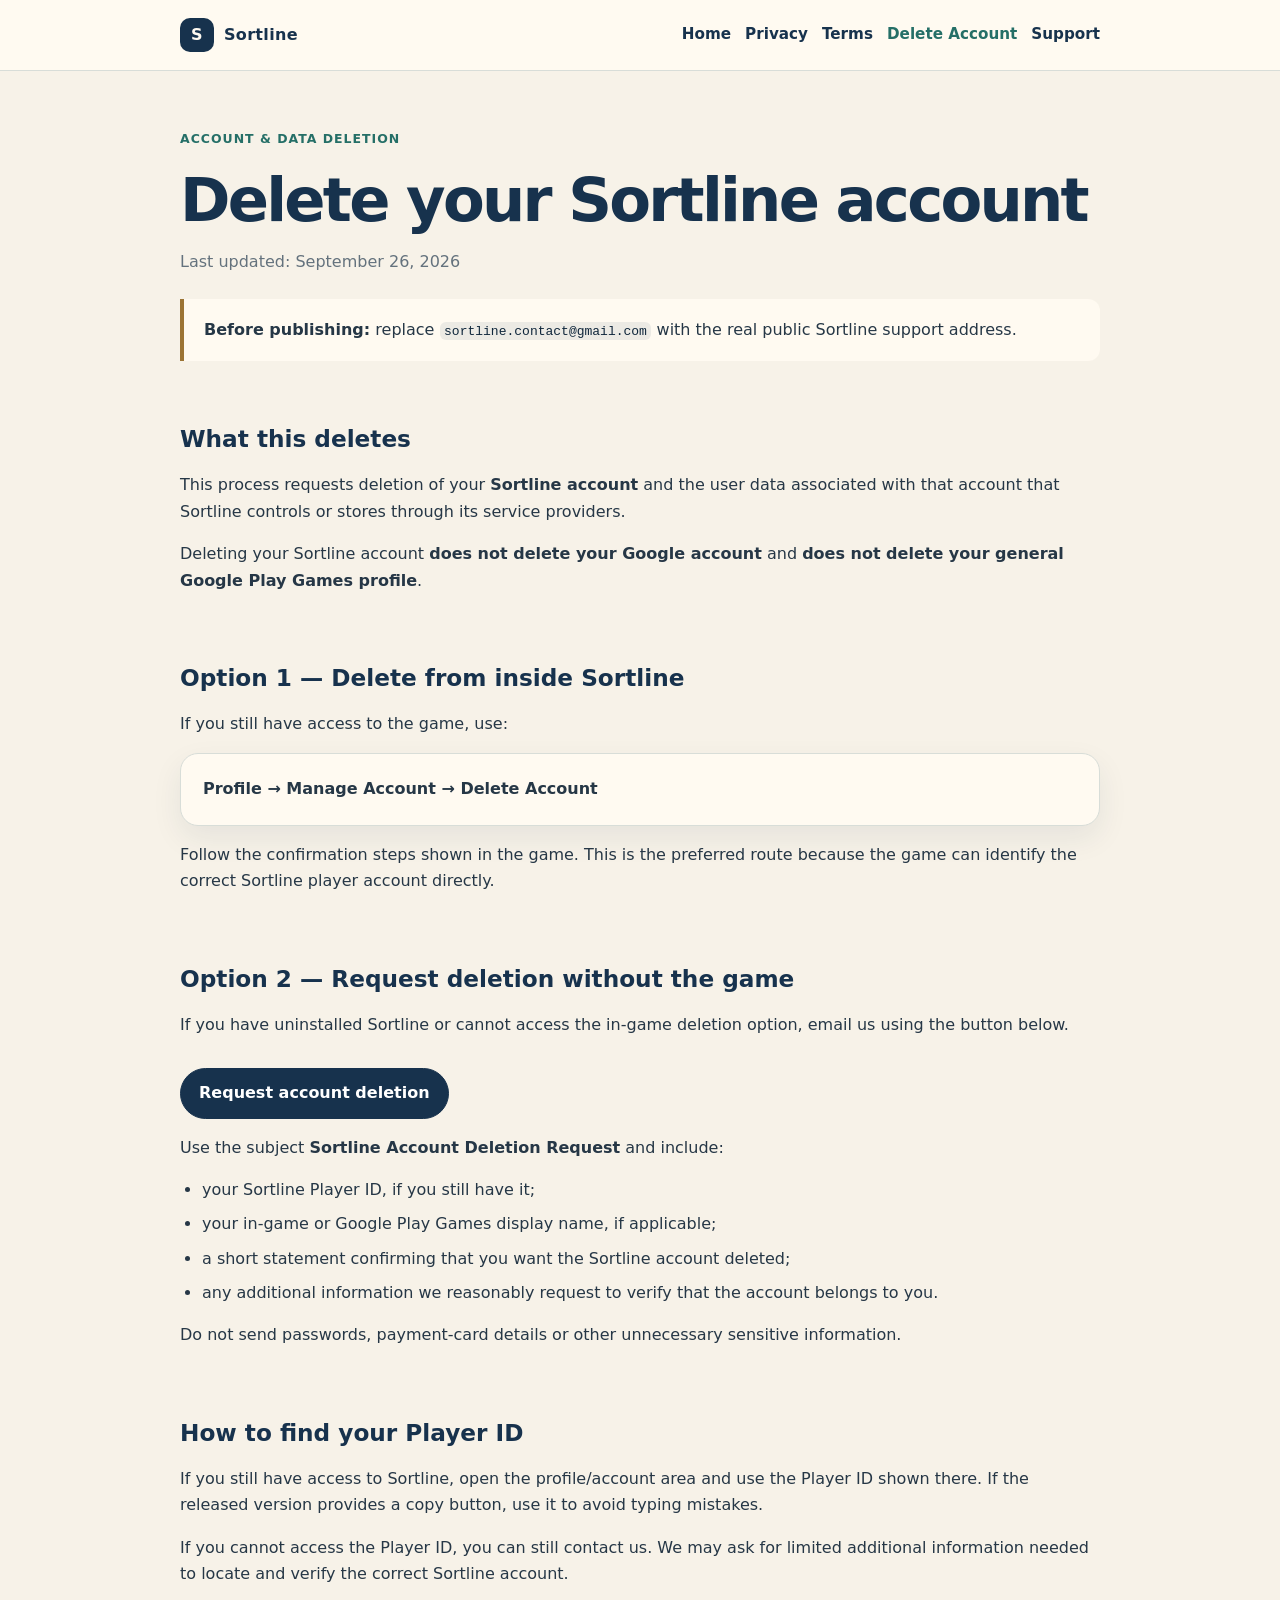
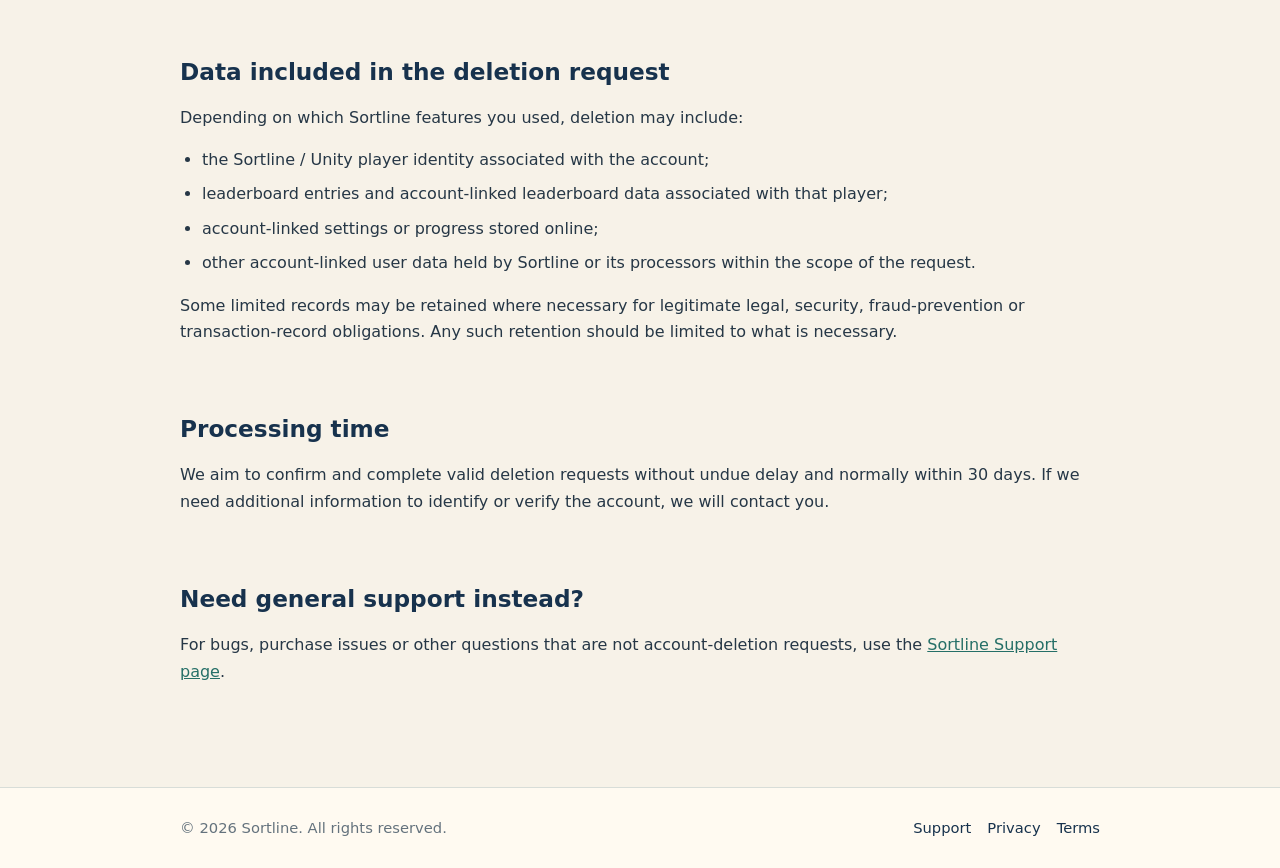
==== delete-account/index.html @ 733d9b6e "Website" ====
<!doctype html>
<html lang="en">
<head>
  <meta charset="utf-8">
  <meta name="viewport" content="width=device-width, initial-scale=1">
  <meta name="description" content="Request deletion of your Sortline account and associated data.">
  <meta name="robots" content="index, follow">
  <title>Delete Your Sortline Account</title>
  <link rel="stylesheet" href="../styles.css">
</head>
<body>
  <header class="site-header">
    <nav class="nav" aria-label="Main navigation">
      <a class="brand" href="../">
        <span class="brand-mark" aria-hidden="true">S</span>
        <span>Sortline</span>
      </a>
      <div class="nav-links">
        <a href="../">Home</a>
        <a href="../privacy/">Privacy</a>
        <a href="../terms/">Terms</a>
        <a href="../delete-account/" aria-current="page">Delete Account</a>
        <a href="../support/">Support</a>
      </div>
    </nav>
  </header>

  <main class="content">
    <p class="eyebrow">Account & data deletion</p>
    <h1 class="page-title">Delete your Sortline account</h1>
    <p class="meta">Last updated: September 26, 2026</p>

    <div class="notice warning">
      <strong>Before publishing:</strong> replace <code>sortline.contact@gmail.com</code> with the real public
      Sortline support address.
    </div>

    <section>
      <h2>What this deletes</h2>
      <p>
        This process requests deletion of your <strong>Sortline account</strong> and the user data
        associated with that account that Sortline controls or stores through its service providers.
      </p>
      <p>
        Deleting your Sortline account <strong>does not delete your Google account</strong> and
        <strong>does not delete your general Google Play Games profile</strong>.
      </p>
    </section>

    <section>
      <h2>Option 1 — Delete from inside Sortline</h2>
      <p>If you still have access to the game, use:</p>
      <div class="card">
        <strong>Profile → Manage Account → Delete Account</strong>
      </div>
      <p>
        Follow the confirmation steps shown in the game. This is the preferred route because the game
        can identify the correct Sortline player account directly.
      </p>
    </section>

    <section>
      <h2>Option 2 — Request deletion without the game</h2>
      <p>
        If you have uninstalled Sortline or cannot access the in-game deletion option, email us using
        the button below.
      </p>

      <div class="actions">
        <a
          class="button"
          href="mailto:sortline.contact@gmail.com?subject=Sortline%20Account%20Deletion%20Request"
        >
          Request account deletion
        </a>
      </div>

      <p>Use the subject <strong>Sortline Account Deletion Request</strong> and include:</p>
      <ul class="clean-list">
        <li>your Sortline Player ID, if you still have it;</li>
        <li>your in-game or Google Play Games display name, if applicable;</li>
        <li>a short statement confirming that you want the Sortline account deleted;</li>
        <li>any additional information we reasonably request to verify that the account belongs to you.</li>
      </ul>

      <p>
        Do not send passwords, payment-card details or other unnecessary sensitive information.
      </p>
    </section>

    <section>
      <h2>How to find your Player ID</h2>
      <p>
        If you still have access to Sortline, open the profile/account area and use the Player ID shown
        there. If the released version provides a copy button, use it to avoid typing mistakes.
      </p>
      <p>
        If you cannot access the Player ID, you can still contact us. We may ask for limited additional
        information needed to locate and verify the correct Sortline account.
      </p>
    </section>

    <section>
      <h2>Data included in the deletion request</h2>
      <p>Depending on which Sortline features you used, deletion may include:</p>
      <ul class="clean-list">
        <li>the Sortline / Unity player identity associated with the account;</li>
        <li>leaderboard entries and account-linked leaderboard data associated with that player;</li>
        <li>account-linked settings or progress stored online;</li>
        <li>other account-linked user data held by Sortline or its processors within the scope of the request.</li>
      </ul>
      <p>
        Some limited records may be retained where necessary for legitimate legal, security,
        fraud-prevention or transaction-record obligations. Any such retention should be limited to
        what is necessary.
      </p>
    </section>

    <section>
      <h2>Processing time</h2>
      <p>
        We aim to confirm and complete valid deletion requests without undue delay and normally within
        30 days. If we need additional information to identify or verify the account, we will contact you.
      </p>
    </section>

    <section>
      <h2>Need general support instead?</h2>
      <p>
        For bugs, purchase issues or other questions that are not account-deletion requests, use the
        <a href="../support/">Sortline Support page</a>.
      </p>
    </section>
  </main>

  <footer class="site-footer">
    <div class="footer-inner">
      <div>© 2026 Sortline. All rights reserved.</div>
      <div class="footer-links">
        <a href="../support/">Support</a>
        <a href="../privacy/">Privacy</a>
        <a href="../terms/">Terms</a>
      </div>
    </div>
  </footer>
</body>
</html>
---- styles.css ----
:root {
  --cream: #f7f2e8;
  --cream-2: #fffaf1;
  --navy: #17324d;
  --navy-2: #0f263b;
  --teal: #2f8f83;
  --teal-dark: #256f67;
  --text: #263746;
  --muted: #64727d;
  --border: #d8ddd8;
  --white: #ffffff;
  --shadow: 0 12px 30px rgba(23, 50, 77, 0.08);
  --radius: 18px;
  --max-width: 920px;
}

* {
  box-sizing: border-box;
}

html {
  scroll-behavior: smooth;
}

body {
  margin: 0;
  background: var(--cream);
  color: var(--text);
  font-family: Inter, ui-sans-serif, system-ui, -apple-system, BlinkMacSystemFont, "Segoe UI", sans-serif;
  line-height: 1.65;
}

a {
  color: var(--teal-dark);
}

a:hover {
  color: var(--navy);
}

a:focus-visible,
button:focus-visible {
  outline: 3px solid rgba(47, 143, 131, 0.4);
  outline-offset: 3px;
}

.site-header {
  background: var(--cream-2);
  border-bottom: 1px solid var(--border);
}

.nav {
  width: min(calc(100% - 32px), var(--max-width));
  margin: 0 auto;
  min-height: 70px;
  display: flex;
  align-items: center;
  justify-content: space-between;
  gap: 18px;
}

.brand {
  display: inline-flex;
  align-items: center;
  gap: 10px;
  color: var(--navy);
  font-weight: 800;
  text-decoration: none;
  letter-spacing: 0.02em;
}

.brand-mark {
  width: 34px;
  height: 34px;
  display: grid;
  place-items: center;
  border-radius: 10px;
  background: var(--navy);
  color: var(--cream-2);
  font-weight: 900;
}

.nav-links {
  display: flex;
  flex-wrap: wrap;
  gap: 8px 14px;
  justify-content: flex-end;
}

.nav-links a {
  color: var(--navy);
  text-decoration: none;
  font-weight: 650;
  font-size: 0.95rem;
}

.nav-links a:hover,
.nav-links a[aria-current="page"] {
  color: var(--teal-dark);
}

main {
  width: min(calc(100% - 32px), var(--max-width));
  margin: 0 auto;
}

.hero {
  padding: 76px 0 52px;
}

.eyebrow {
  display: inline-block;
  margin: 0 0 14px;
  color: var(--teal-dark);
  font-weight: 800;
  letter-spacing: 0.08em;
  text-transform: uppercase;
  font-size: 0.78rem;
}

h1,
h2,
h3 {
  color: var(--navy);
  line-height: 1.2;
}

h1 {
  margin: 0;
  font-size: clamp(2.7rem, 10vw, 5.2rem);
  letter-spacing: -0.045em;
}

.page-title {
  font-size: clamp(2.2rem, 7vw, 3.8rem);
}

.tagline {
  margin: 12px 0 0;
  color: var(--teal-dark);
  font-size: clamp(1.15rem, 3vw, 1.45rem);
  font-weight: 750;
}

.lead {
  max-width: 680px;
  margin: 22px 0 0;
  font-size: 1.08rem;
  color: var(--muted);
}

.actions {
  display: flex;
  flex-wrap: wrap;
  gap: 12px;
  margin-top: 30px;
}

.button {
  display: inline-flex;
  align-items: center;
  justify-content: center;
  min-height: 46px;
  padding: 11px 18px;
  border-radius: 999px;
  background: var(--navy);
  color: var(--white);
  text-decoration: none;
  font-weight: 750;
  border: 1px solid var(--navy);
}

.button:hover {
  background: var(--navy-2);
  color: var(--white);
}

.button-secondary {
  background: transparent;
  color: var(--navy);
}

.button-secondary:hover {
  background: var(--cream-2);
  color: var(--navy);
}

.grid {
  display: grid;
  grid-template-columns: repeat(2, minmax(0, 1fr));
  gap: 16px;
  padding: 8px 0 70px;
}

.card {
  display: block;
  padding: 22px;
  border: 1px solid var(--border);
  border-radius: var(--radius);
  background: var(--cream-2);
  box-shadow: var(--shadow);
  text-decoration: none;
}

.card h2,
.card h3 {
  margin-top: 0;
}

.card p:last-child {
  margin-bottom: 0;
}

.link-card {
  color: inherit;
}

.link-card:hover {
  transform: translateY(-1px);
  border-color: rgba(47, 143, 131, 0.45);
}

.content {
  padding: 54px 0 72px;
}

.content section {
  padding: 6px 0 14px;
}

.content h2 {
  margin-top: 34px;
  font-size: 1.45rem;
}

.content h3 {
  margin-top: 26px;
  font-size: 1.1rem;
}

.meta {
  color: var(--muted);
  margin-top: 12px;
}

.notice {
  margin: 24px 0;
  padding: 18px 20px;
  border-left: 4px solid var(--teal);
  border-radius: 0 12px 12px 0;
  background: var(--cream-2);
}

.warning {
  border-left-color: #9c7434;
}

.clean-list {
  padding-left: 22px;
}

.clean-list li + li {
  margin-top: 8px;
}

.data-table {
  width: 100%;
  border-collapse: collapse;
  margin: 18px 0 28px;
  background: var(--cream-2);
  border-radius: 14px;
  overflow: hidden;
}

.data-table th,
.data-table td {
  padding: 12px 14px;
  border-bottom: 1px solid var(--border);
  text-align: left;
  vertical-align: top;
}

.data-table th {
  color: var(--navy);
}

code {
  padding: 0.12em 0.35em;
  border-radius: 6px;
  background: rgba(23, 50, 77, 0.08);
  color: var(--navy-2);
}

.site-footer {
  border-top: 1px solid var(--border);
  background: var(--cream-2);
}

.footer-inner {
  width: min(calc(100% - 32px), var(--max-width));
  margin: 0 auto;
  padding: 28px 0;
  display: flex;
  justify-content: space-between;
  gap: 20px;
  flex-wrap: wrap;
  color: var(--muted);
  font-size: 0.92rem;
}

.footer-links {
  display: flex;
  flex-wrap: wrap;
  gap: 10px 16px;
}

.footer-links a {
  color: var(--navy);
  text-decoration: none;
}

.footer-links a:hover {
  color: var(--teal-dark);
}

@media (max-width: 720px) {
  .nav {
    align-items: flex-start;
    flex-direction: column;
    padding: 16px 0;
  }

  .nav-links {
    justify-content: flex-start;
  }

  .hero {
    padding-top: 54px;
  }

  .grid {
    grid-template-columns: 1fr;
  }

  .data-table,
  .data-table thead,
  .data-table tbody,
  .data-table th,
  .data-table td,
  .data-table tr {
    display: block;
  }

  .data-table thead {
    position: absolute;
    width: 1px;
    height: 1px;
    overflow: hidden;
    clip: rect(0 0 0 0);
  }

  .data-table tr {
    border-bottom: 1px solid var(--border);
  }

  .data-table td {
    border: 0;
  }

  .data-table td::before {
    content: attr(data-label);
    display: block;
    color: var(--navy);
    font-weight: 800;
    margin-bottom: 4px;
  }
}
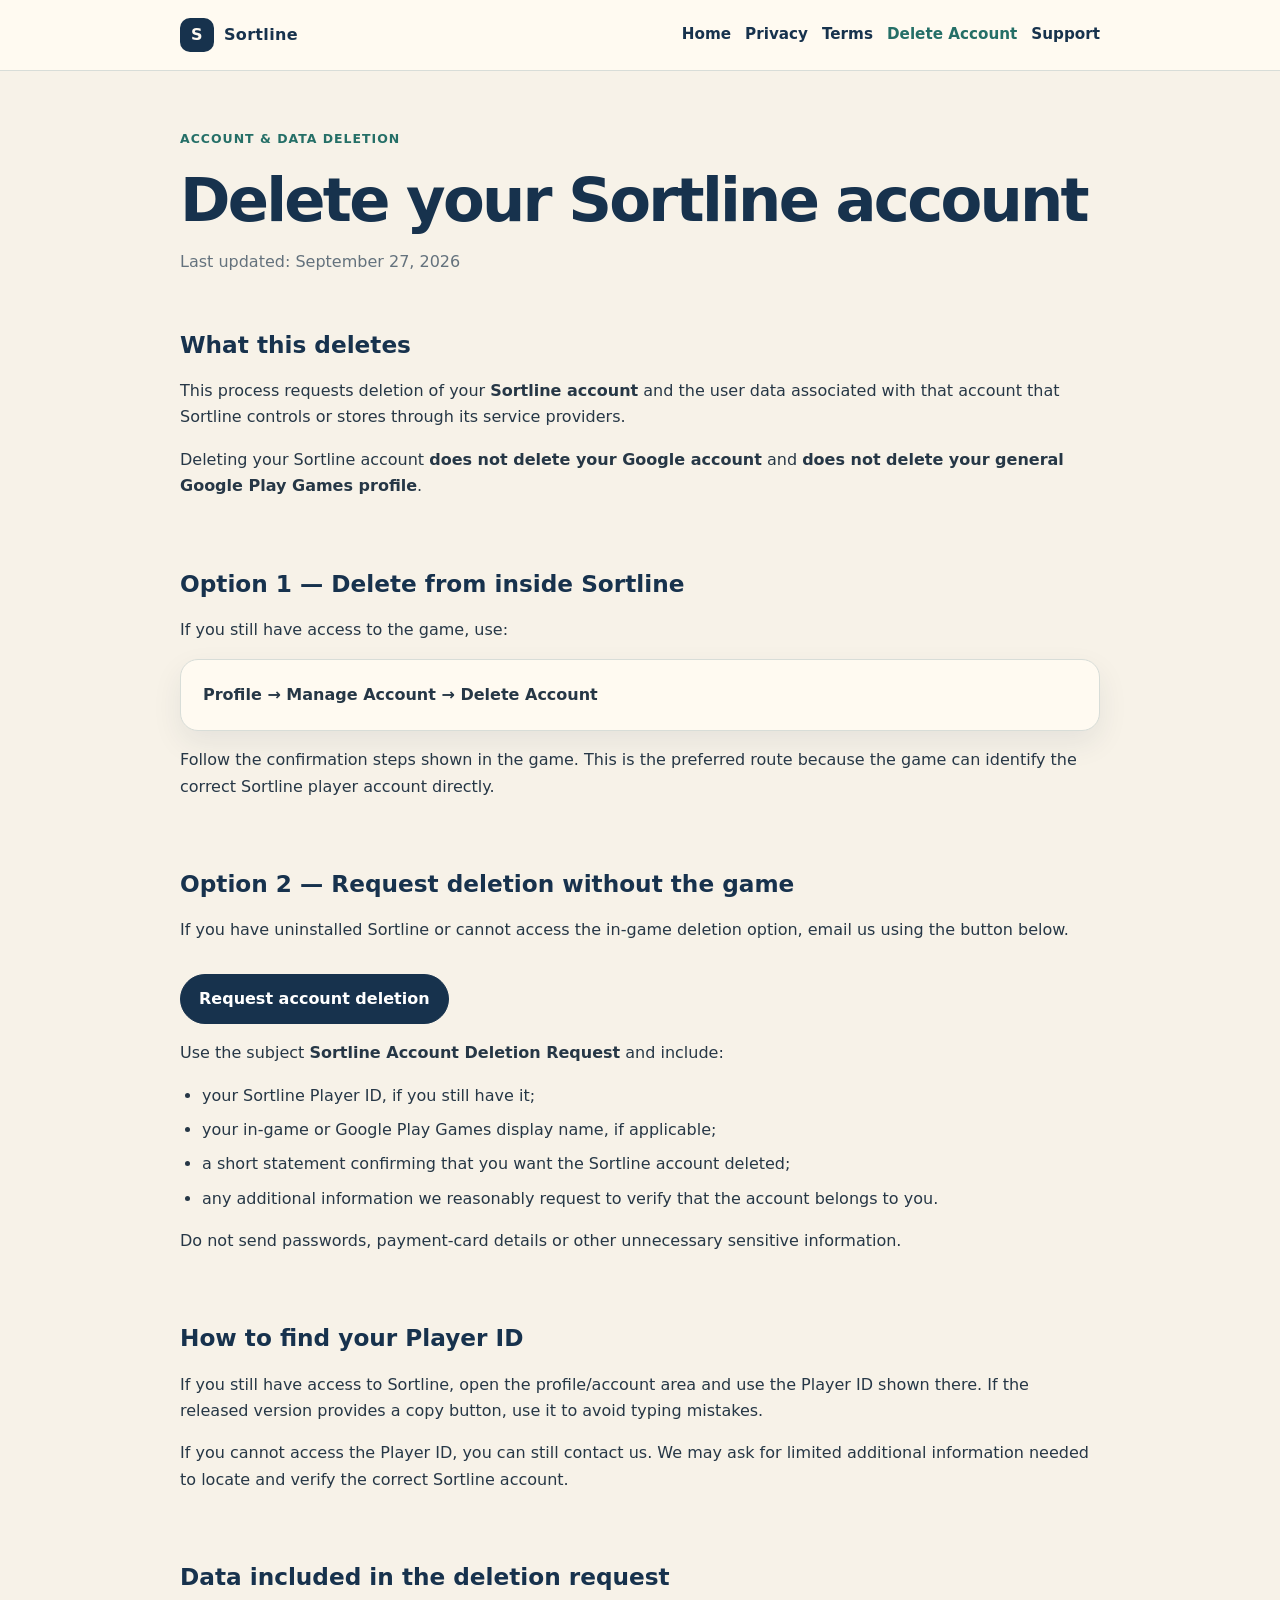
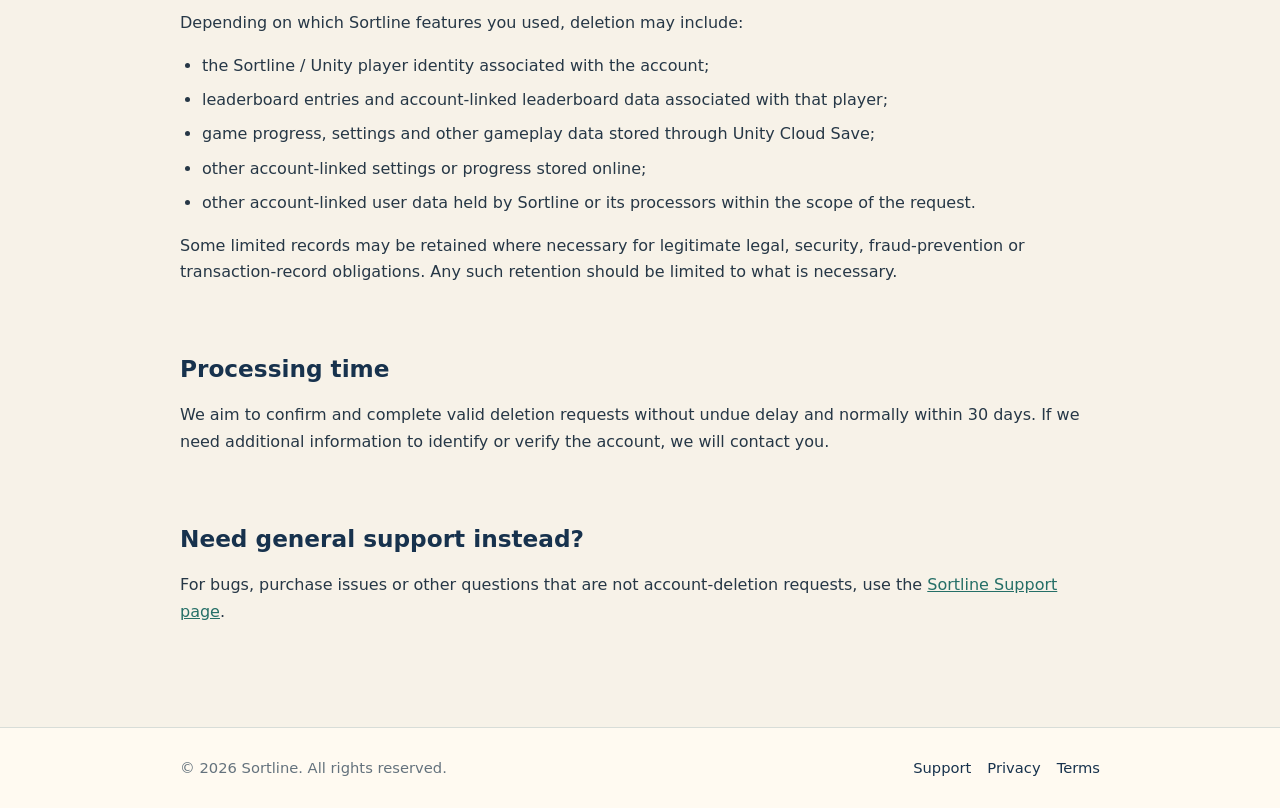
==== commit 7525eeec: "Update legal pages and Cloud Save" ====
--- a/delete-account/index.html
+++ b/delete-account/index.html
@@ -8,6 +8,7 @@
   <title>Delete Your Sortline Account</title>
   <link rel="stylesheet" href="../styles.css">
 </head>
+
 <body>
   <header class="site-header">
     <nav class="nav" aria-label="Main navigation">
@@ -15,6 +16,7 @@
         <span class="brand-mark" aria-hidden="true">S</span>
         <span>Sortline</span>
       </a>
+
       <div class="nav-links">
         <a href="../">Home</a>
         <a href="../privacy/">Privacy</a>
@@ -26,21 +28,18 @@
   </header>
 
   <main class="content">
-    <p class="eyebrow">Account & data deletion</p>
+    <p class="eyebrow">Account &amp; data deletion</p>
     <h1 class="page-title">Delete your Sortline account</h1>
-    <p class="meta">Last updated: September 26, 2026</p>
-
-    <div class="notice warning">
-      <strong>Before publishing:</strong> replace <code>sortline.contact@gmail.com</code> with the real public
-      Sortline support address.
-    </div>
+    <p class="meta">Last updated: September 27, 2026</p>
 
     <section>
       <h2>What this deletes</h2>
+
       <p>
         This process requests deletion of your <strong>Sortline account</strong> and the user data
         associated with that account that Sortline controls or stores through its service providers.
       </p>
+
       <p>
         Deleting your Sortline account <strong>does not delete your Google account</strong> and
         <strong>does not delete your general Google Play Games profile</strong>.
@@ -49,10 +48,13 @@
 
     <section>
       <h2>Option 1 — Delete from inside Sortline</h2>
+
       <p>If you still have access to the game, use:</p>
+
       <div class="card">
         <strong>Profile → Manage Account → Delete Account</strong>
       </div>
+
       <p>
         Follow the confirmation steps shown in the game. This is the preferred route because the game
         can identify the correct Sortline player account directly.
@@ -61,6 +63,7 @@
 
     <section>
       <h2>Option 2 — Request deletion without the game</h2>
+
       <p>
         If you have uninstalled Sortline or cannot access the in-game deletion option, email us using
         the button below.
@@ -75,12 +78,17 @@
         </a>
       </div>
 
-      <p>Use the subject <strong>Sortline Account Deletion Request</strong> and include:</p>
+      <p>
+        Use the subject <strong>Sortline Account Deletion Request</strong> and include:
+      </p>
+
       <ul class="clean-list">
         <li>your Sortline Player ID, if you still have it;</li>
         <li>your in-game or Google Play Games display name, if applicable;</li>
         <li>a short statement confirming that you want the Sortline account deleted;</li>
-        <li>any additional information we reasonably request to verify that the account belongs to you.</li>
+        <li>
+          any additional information we reasonably request to verify that the account belongs to you.
+        </li>
       </ul>
 
       <p>
@@ -90,10 +98,12 @@
 
     <section>
       <h2>How to find your Player ID</h2>
+
       <p>
         If you still have access to Sortline, open the profile/account area and use the Player ID shown
         there. If the released version provides a copy button, use it to avoid typing mistakes.
       </p>
+
       <p>
         If you cannot access the Player ID, you can still contact us. We may ask for limited additional
         information needed to locate and verify the correct Sortline account.
@@ -102,22 +112,40 @@
 
     <section>
       <h2>Data included in the deletion request</h2>
+
       <p>Depending on which Sortline features you used, deletion may include:</p>
+
       <ul class="clean-list">
         <li>the Sortline / Unity player identity associated with the account;</li>
-        <li>leaderboard entries and account-linked leaderboard data associated with that player;</li>
-        <li>account-linked settings or progress stored online;</li>
-        <li>other account-linked user data held by Sortline or its processors within the scope of the request.</li>
+
+        <li>
+          leaderboard entries and account-linked leaderboard data associated with that player;
+        </li>
+
+        <li>
+          game progress, settings and other gameplay data stored through Unity Cloud Save;
+        </li>
+
+        <li>
+          other account-linked settings or progress stored online;
+        </li>
+
+        <li>
+          other account-linked user data held by Sortline or its processors within the scope
+          of the request.
+        </li>
       </ul>
+
       <p>
         Some limited records may be retained where necessary for legitimate legal, security,
-        fraud-prevention or transaction-record obligations. Any such retention should be limited to
-        what is necessary.
+        fraud-prevention or transaction-record obligations. Any such retention should be limited
+        to what is necessary.
       </p>
     </section>
 
     <section>
       <h2>Processing time</h2>
+
       <p>
         We aim to confirm and complete valid deletion requests without undue delay and normally within
         30 days. If we need additional information to identify or verify the account, we will contact you.
@@ -126,6 +154,7 @@
 
     <section>
       <h2>Need general support instead?</h2>
+
       <p>
         For bugs, purchase issues or other questions that are not account-deletion requests, use the
         <a href="../support/">Sortline Support page</a>.
@@ -136,6 +165,7 @@
   <footer class="site-footer">
     <div class="footer-inner">
       <div>© 2026 Sortline. All rights reserved.</div>
+
       <div class="footer-links">
         <a href="../support/">Support</a>
         <a href="../privacy/">Privacy</a>
@@ -144,4 +174,4 @@
     </div>
   </footer>
 </body>
-</html>
+</html>
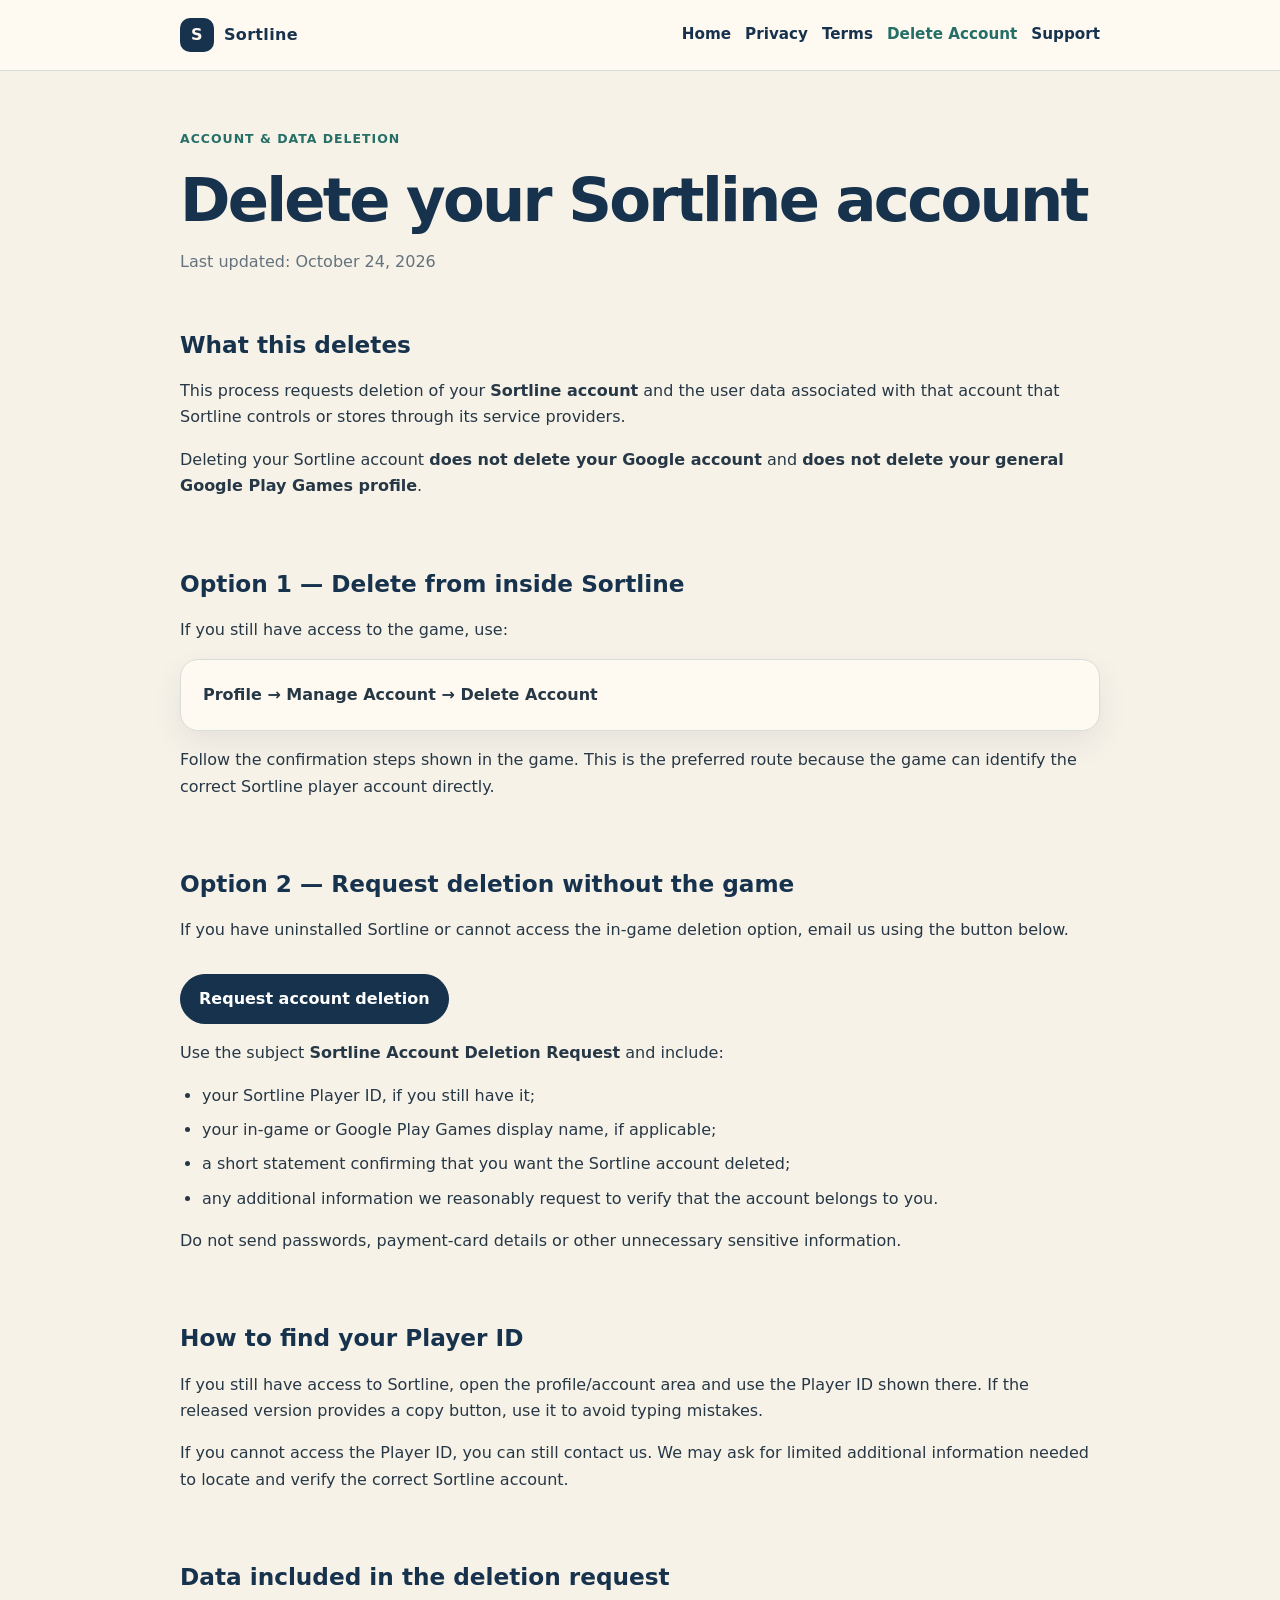
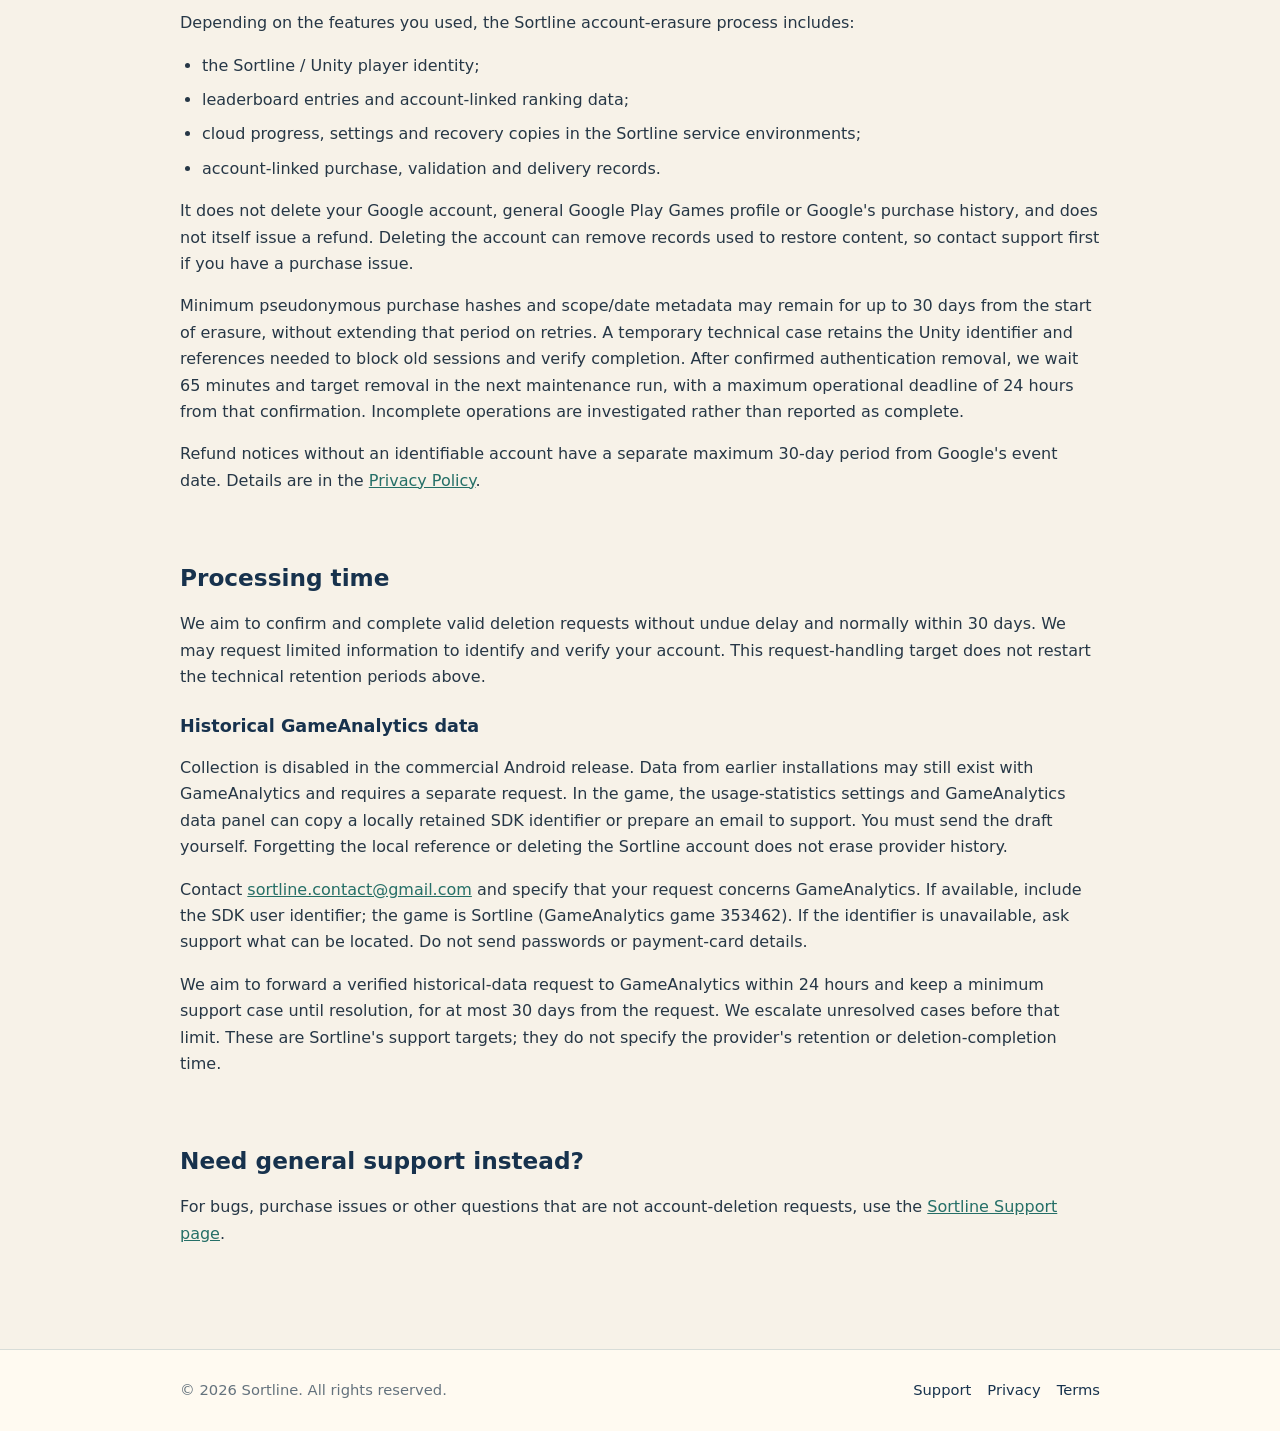
==== commit f36e8601: "Explain purchase erasure and historical analytics requests" ====
--- a/delete-account/index.html
+++ b/delete-account/index.html
@@ -30,7 +30,7 @@
   <main class="content">
     <p class="eyebrow">Account &amp; data deletion</p>
     <h1 class="page-title">Delete your Sortline account</h1>
-    <p class="meta">Last updated: September 27, 2026</p>
+    <p class="meta">Last updated: October 24, 2026</p>
 
     <section>
       <h2>What this deletes</h2>
@@ -113,33 +113,29 @@
     <section>
       <h2>Data included in the deletion request</h2>
 
-      <p>Depending on which Sortline features you used, deletion may include:</p>
-
+      <p>Depending on the features you used, the Sortline account-erasure process includes:</p>
       <ul class="clean-list">
-        <li>the Sortline / Unity player identity associated with the account;</li>
-
-        <li>
-          leaderboard entries and account-linked leaderboard data associated with that player;
-        </li>
-
-        <li>
-          game progress, settings and other gameplay data stored through Unity Cloud Save;
-        </li>
-
-        <li>
-          other account-linked settings or progress stored online;
-        </li>
-
-        <li>
-          other account-linked user data held by Sortline or its processors within the scope
-          of the request.
-        </li>
+        <li>the Sortline / Unity player identity;</li>
+        <li>leaderboard entries and account-linked ranking data;</li>
+        <li>cloud progress, settings and recovery copies in the Sortline service environments;</li>
+        <li>account-linked purchase, validation and delivery records.</li>
       </ul>
-
       <p>
-        Some limited records may be retained where necessary for legitimate legal, security,
-        fraud-prevention or transaction-record obligations. Any such retention should be limited
-        to what is necessary.
+        It does not delete your Google account, general Google Play Games profile or Google's
+        purchase history, and does not itself issue a refund. Deleting the account can remove
+        records used to restore content, so contact support first if you have a purchase issue.
+      </p>
+      <p>
+        Minimum pseudonymous purchase hashes and scope/date metadata may remain for up to 30 days
+        from the start of erasure, without extending that period on retries. A temporary technical
+        case retains the Unity identifier and references needed to block old sessions and verify
+        completion. After confirmed authentication removal, we wait 65 minutes and target removal
+        in the next maintenance run, with a maximum operational deadline of 24 hours from that
+        confirmation. Incomplete operations are investigated rather than reported as complete.
+      </p>
+      <p>
+        Refund notices without an identifiable account have a separate maximum 30-day period
+        from Google's event date. Details are in the <a href="../privacy/">Privacy Policy</a>.
       </p>
     </section>
 
@@ -147,8 +143,29 @@
       <h2>Processing time</h2>
 
       <p>
-        We aim to confirm and complete valid deletion requests without undue delay and normally within
-        30 days. If we need additional information to identify or verify the account, we will contact you.
+        We aim to confirm and complete valid deletion requests without undue delay and normally
+        within 30 days. We may request limited information to identify and verify your account.
+        This request-handling target does not restart the technical retention periods above.
+      </p>
+      <h3>Historical GameAnalytics data</h3>
+      <p>
+        Collection is disabled in the commercial Android release. Data from earlier installations
+        may still exist with GameAnalytics and requires a separate request. In the game, the
+        usage-statistics settings and GameAnalytics data panel can copy a locally retained SDK
+        identifier or prepare an email to support. You must send the draft yourself. Forgetting
+        the local reference or deleting the Sortline account does not erase provider history.
+      </p>
+      <p>
+        Contact <a href="mailto:sortline.contact@gmail.com">sortline.contact@gmail.com</a> and specify
+        that your request concerns GameAnalytics. If available, include the SDK user identifier;
+        the game is Sortline (GameAnalytics game 353462). If the identifier is unavailable, ask
+        support what can be located. Do not send passwords or payment-card details.
+      </p>
+      <p>
+        We aim to forward a verified historical-data request to GameAnalytics within 24 hours and
+        keep a minimum support case until resolution, for at most 30 days from the request.
+        We escalate unresolved cases before that limit. These are Sortline's support targets;
+        they do not specify the provider's retention or deletion-completion time.
       </p>
     </section>
 
@@ -174,4 +191,4 @@
     </div>
   </footer>
 </body>
-</html>+</html>
